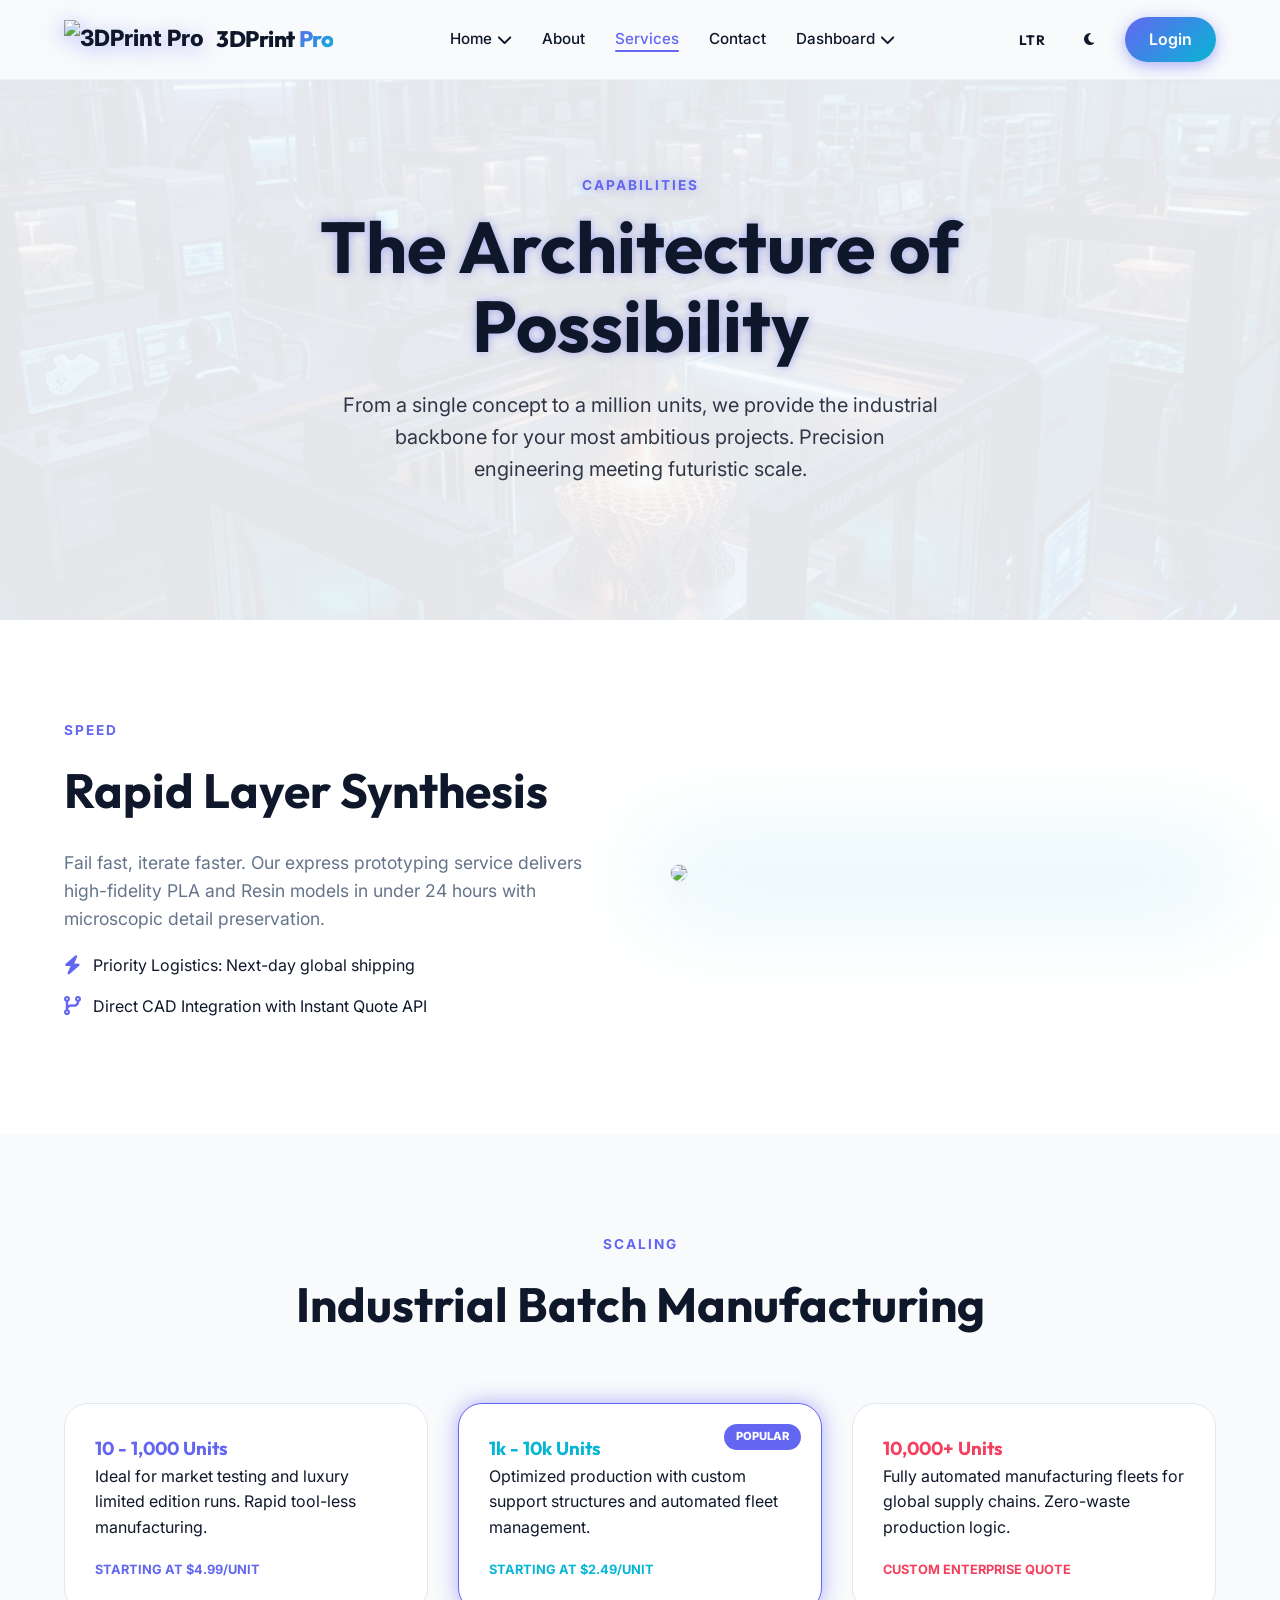
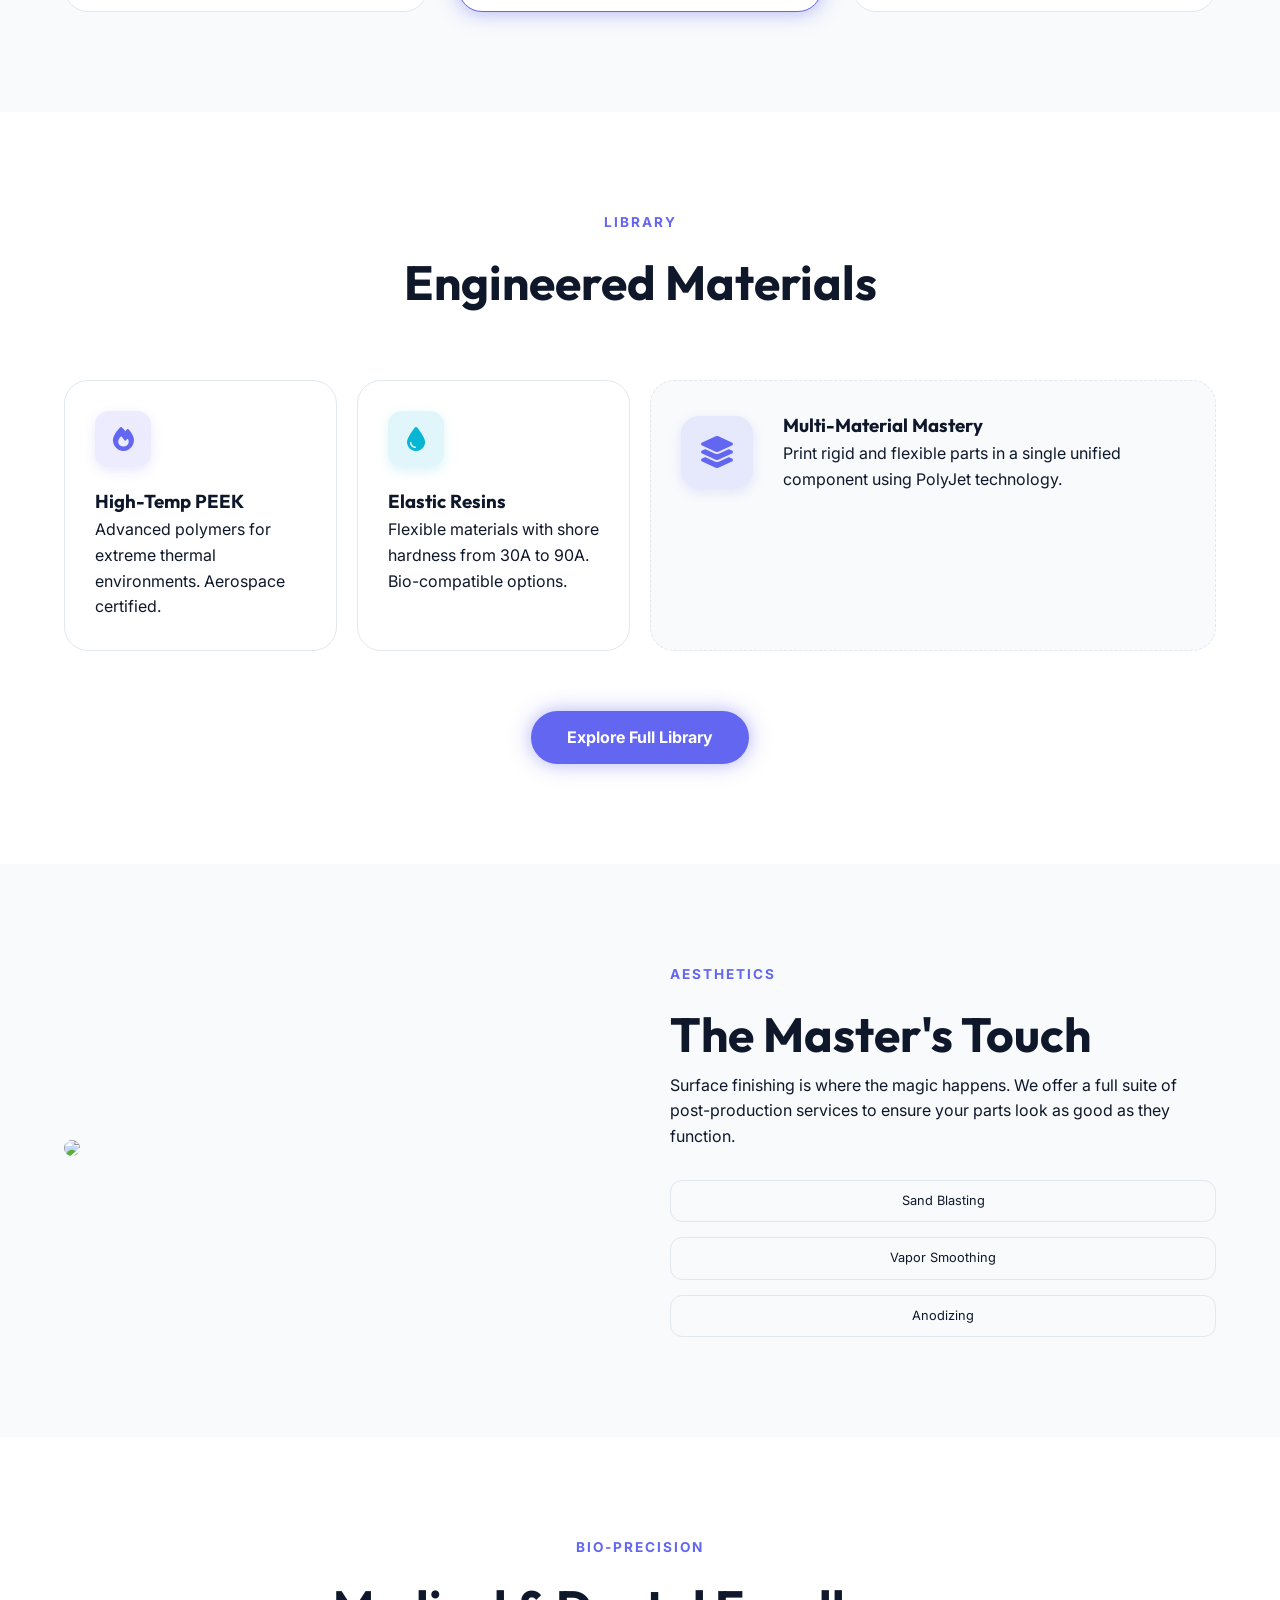
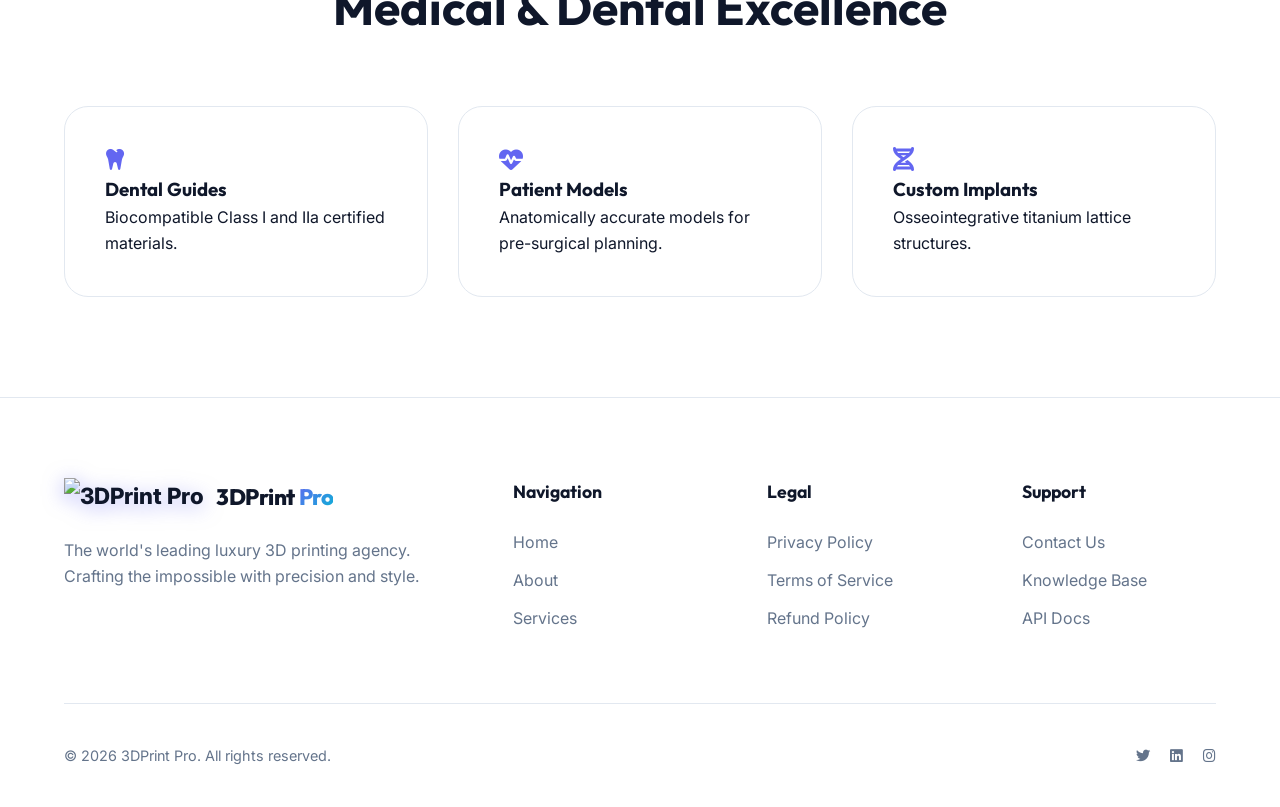
==== services.html @ a1fadb9b "Commit current website updates and assets" ====
<!DOCTYPE html>
<html lang="en">

<head>
    <meta charset="UTF-8">
    <meta name="viewport" content="width=device-width, initial-scale=1.0">
    <title>Our Services | 3DPrint Pro</title>
    <link rel="icon" type="image/svg+xml" href="logo-icon.svg">
    <meta name="description"
        content="Explore our high-precision 3D printing services, from rapid prototyping to industrial batch production.">
    <style>
        html,
        body {
            overflow-x: hidden !important;
            max-width: 100% !important;
        }

        * {
            box-sizing: border-box;
            min-width: 0;
        }
    </style>
    <!-- Font Awesome for icons -->
    <link rel="stylesheet" href="https://cdnjs.cloudflare.com/ajax/libs/font-awesome/6.4.0/css/all.min.css">
    <link rel="stylesheet" href="index.css">
</head>

<body>

    <header>
        <a href="index.html" class="logo">
            <img src="logo-icon.svg" alt="3DPrint Pro" class="logo-icon">
            <span class="logo-text">3DPrint <span class="text-accent">Pro</span></span>
        </a>

        <nav>
            <div class="nav-item">
                <a href="#" class="nav-link">Home <i class="fas fa-chevron-down"></i></a>
                <div class="dropdown">
                    <a href="index.html" class="dropdown-link">Home 1 (Enterprise Portal)</a>
                    <a href="home2.html" class="dropdown-link">Home 2 (Futuristic Hub)</a>
                </div>
            </div>
            <div class="nav-item">
                <a href="about.html" class="nav-link">About</a>
            </div>
            <div class="nav-item">
                <a href="services.html" class="nav-link active">Services</a>
            </div>
            <div class="nav-item">
                <a href="contact.html" class="nav-link">Contact</a>
            </div>
            <div class="nav-item">
                <a href="user-dashboard.html" class="nav-link">Dashboard <i class="fas fa-chevron-down"></i></a>
                <div class="dropdown">
                    <a href="user-dashboard.html" class="dropdown-link">User Dashboard</a>
                    <a href="admin-dashboard.html" class="dropdown-link">Admin Dashboard</a>
                </div>
            </div>
        </nav>

        <div class="header-right">
            <button class="icon-btn" id="rtl-toggle" title="Switch RTL/LTR">LTR</button>
            <button class="icon-btn" id="theme-toggle" title="Toggle Theme"><i class="fas fa-moon"></i></button>
            <a href="login.html" class="login-btn">Login</a>
            <button class="hamburger" id="hamburger" aria-label="Toggle menu">
                <span></span><span></span><span></span>
            </button>
        </div>
    </header>

    <!-- Mobile Nav Drawer -->
    <div class="mobile-nav" id="mobile-nav">
        <div class="mobile-nav-overlay" id="mobile-nav-overlay"></div>
        <div class="mobile-nav-drawer">
            <button class="mobile-nav-link" onclick="toggleMobileSub('home-sub',this)">
                Home <i class="fas fa-chevron-down"></i>
            </button>
            <div class="mobile-sub-group" id="home-sub">
                <a href="index.html" class="mobile-sub-link">Home 1 (Enterprise Portal)</a>
                <a href="home2.html" class="mobile-sub-link">Home 2 (Futuristic Hub)</a>
            </div>
            <a href="about.html" class="mobile-nav-link">About</a>
            <a href="services.html" class="mobile-nav-link active">Services</a>
            <a href="contact.html" class="mobile-nav-link">Contact</a>
            <button class="mobile-nav-link" onclick="toggleMobileSub('dash-sub',this)">
                Dashboard <i class="fas fa-chevron-down"></i>
            </button>
            <div class="mobile-sub-group" id="dash-sub">
                <a href="user-dashboard.html" class="mobile-sub-link">User Dashboard</a>
                <a href="admin-dashboard.html" class="mobile-sub-link">Admin Dashboard</a>
            </div>
            <div class="mobile-nav-footer">
                <a href="login.html" class="login-btn" style="flex:1; text-align:center;">Login</a>
            </div>
        </div>
    </div>

    <main style="padding-top: 80px;">
        <!-- Section 1: Hero -->
        <section class="hero cyber-grid" style="height: 60vh; min-height: 500px;">
            <div class="hero-content reveal">
                <span class="section-tag glow-text">Capabilities</span>
                <h1 class="glow-text" style="font-size: 4.5rem;">The Architecture of Possibility</h1>
                <p>From a single concept to a million units, we provide the industrial backbone for your most ambitious
                    projects. Precision engineering meeting futuristic scale.</p>
            </div>
        </section>

        <!-- Section 2: Rapid Prototyping -->
        <section id="prototyping" style="background: var(--bg-card);" class="reveal">
            <div style="display: flex; gap: 60px; align-items: center; flex-wrap: wrap;">
                <div style="flex: 1; min-width: 300px;">
                    <span class="section-tag">Speed</span>
                    <h2 class="section-title">Rapid Layer Synthesis</h2>
                    <p style="margin: 20px 0; font-size: 1.1rem; color: var(--text-muted);">Fail fast, iterate faster. Our express prototyping service delivers
                        high-fidelity PLA and Resin models in under 24 hours with microscopic detail preservation.</p>
                    <ul style="list-style: none;">
                        <li style="margin-bottom: 15px; display: flex; align-items: center; gap: 12px;">
                            <i class="fas fa-bolt" style="color: var(--primary); font-size: 1.2rem;"></i>
                            <span>Priority Logistics: Next-day global shipping</span>
                        </li>
                        <li style="margin-bottom: 15px; display: flex; align-items: center; gap: 12px;">
                            <i class="fas fa-code-branch" style="color: var(--primary); font-size: 1.2rem;"></i>
                            <span>Direct CAD Integration with Instant Quote API</span>
                        </li>
                    </ul>
                </div>
                <div style="flex: 1; min-width: 300px; position: relative;">
                    <div style="position: absolute; inset: -15px; background: var(--secondary); filter: blur(50px); opacity: 0.15; z-index: -1;"></div>
                    <img src="3d8.jpg"
                        style="width: 100%; border-radius: 32px; box-shadow: var(--shadow-lg); border: 1px solid var(--border);">
                </div>
            </div>
        </section>

        <!-- Section 3: Batch Production -->
        <section id="batch" class="reveal">
            <div class="section-head">
                <span class="section-tag">Scaling</span>
                <h2 class="section-title">Industrial Batch Manufacturing</h2>
            </div>
            <div class="grid-3">
                <div class="bento-item">
                    <h3 style="color: var(--primary);">10 - 1,000 Units</h3>
                    <p>Ideal for market testing and luxury limited edition runs. Rapid tool-less manufacturing.</p>
                    <div style="margin-top: 20px; font-weight: 700; color: var(--primary); font-size: 0.8rem;">STARTING AT $4.99/UNIT</div>
                </div>
                <div class="bento-item" style="border-color: var(--primary); box-shadow: var(--shadow-glow);">
                    <div style="position: absolute; top: 20px; right: 20px; background: var(--primary); color: white; padding: 4px 12px; border-radius: 20px; font-size: 0.7rem; font-weight: 800;">POPULAR</div>
                    <h3 style="color: var(--secondary);">1k - 10k Units</h3>
                    <p>Optimized production with custom support structures and automated fleet management.</p>
                    <div style="margin-top: 20px; font-weight: 700; color: var(--secondary); font-size: 0.8rem;">STARTING AT $2.49/UNIT</div>
                </div>
                <div class="bento-item">
                    <h3 style="color: var(--accent);">10,000+ Units</h3>
                    <p>Fully automated manufacturing fleets for global supply chains. Zero-waste production logic.</p>
                    <div style="margin-top: 20px; font-weight: 700; color: var(--accent); font-size: 0.8rem;">CUSTOM ENTERPRISE QUOTE</div>
                </div>
            </div>
        </section>

        <!-- Section 4: Specialized Materials -->
        <section id="materials-detail" style="background: var(--bg-card);" class="reveal">
            <div class="section-head">
                <span class="section-tag">Library</span>
                <h2 class="section-title">Engineered Materials</h2>
            </div>
            <div class="bento-grid">
                <div class="bento-item">
                    <div style="width: 56px; height: 56px; border-radius: 14px; display: flex; align-items: center; justify-content: center; background: color-mix(in srgb, var(--primary) 12%, transparent); color: var(--primary); margin-bottom: 20px; box-shadow: 0 4px 12px color-mix(in srgb, var(--primary) 15%, transparent); transition: var(--transition);">
                        <i class="fas fa-fire" style="font-size: 1.5rem;"></i>
                    </div>
                    <h3>High-Temp PEEK</h3>
                    <p>Advanced polymers for extreme thermal environments. Aerospace certified.</p>
                </div>
                <div class="bento-item">
                    <div style="width: 56px; height: 56px; border-radius: 14px; display: flex; align-items: center; justify-content: center; background: color-mix(in srgb, var(--secondary) 12%, transparent); color: var(--secondary); margin-bottom: 20px; box-shadow: 0 4px 12px color-mix(in srgb, var(--secondary) 15%, transparent); transition: var(--transition);">
                        <i class="fas fa-tint" style="font-size: 1.5rem;"></i>
                    </div>
                    <h3>Elastic Resins</h3>
                    <p>Flexible materials with shore hardness from 30A to 90A. Bio-compatible options.</p>
                </div>
                <div class="bento-item col-span-2" style="background: var(--bg-main); border-style: dashed;">
                    <div style="display: flex; gap: 30px; align-items: center;">
                        <div style="width: 72px; height: 72px; border-radius: 18px; display: flex; align-items: center; justify-content: center; background: color-mix(in srgb, var(--primary) 12%, transparent); color: var(--primary); flex-shrink: 0; box-shadow: 0 4px 12px color-mix(in srgb, var(--primary) 15%, transparent); transition: var(--transition);">
                            <i class="fas fa-layer-group" style="font-size: 2rem;"></i>
                        </div>
                        <div>
                            <h3>Multi-Material Mastery</h3>
                            <p>Print rigid and flexible parts in a single unified component using PolyJet technology.</p>
                        </div>
                    </div>
                </div>
            </div>

            <!-- Library Button -->
            <div style="text-align: center; margin-top: 60px;" class="reveal">
                <a href="#" class="cta-button" 
                   style="background: var(--primary); color: white; padding: 14px 36px; border-radius: 30px; text-decoration: none; font-weight: 700; display: inline-block; transition: var(--transition); box-shadow: var(--shadow-glow);">
                    Explore Full Library
                </a>
            </div>
        </section>

        <!-- Section 5: Post-Processing -->
        <section id="finishing">
            <div style="display: flex; gap: 60px; align-items: center; flex-wrap: wrap-reverse;">
                <div style="flex: 1; min-width: 300px;">
                    <img src="d1.webp"
                        style="width: 100%; border-radius: 24px;">
                </div>
                <div style="flex: 1; min-width: 300px;">
                    <span class="section-tag">Aesthetics</span>
                    <h2 class="section-title">The Master's Touch</h2>
                    <p>Surface finishing is where the magic happens. We offer a full suite of post-production services
                        to ensure your parts look as good as they function.</p>
                    <div class="grid-3" style="margin-top: 30px; gap: 15px;">
                        <div
                            style="padding: 10px; border: 1px solid var(--border); border-radius: 12px; text-align: center; font-size: 0.8rem;">
                            Sand Blasting</div>
                        <div
                            style="padding: 10px; border: 1px solid var(--border); border-radius: 12px; text-align: center; font-size: 0.8rem;">
                            Vapor Smoothing</div>
                        <div
                            style="padding: 10px; border: 1px solid var(--border); border-radius: 12px; text-align: center; font-size: 0.8rem;">
                            Anodizing</div>
                    </div>
                </div>
            </div>
        </section>

        <!-- Section 6: Medical/Dental -->
        <section id="biomedical" style="background: var(--bg-card);">
            <div class="section-head">
                <span class="section-tag">Bio-Precision</span>
                <h2 class="section-title">Medical & Dental Excellence</h2>
            </div>
            <div class="grid-3">
                <div class="card">
                    <i class="fas fa-tooth" style="font-size: 1.5rem; color: var(--primary);"></i>
                    <h3>Dental Guides</h3>
                    <p>Biocompatible Class I and IIa certified materials.</p>
                </div>
                <div class="card">
                    <i class="fas fa-heartbeat" style="font-size: 1.5rem; color: var(--primary);"></i>
                    <h3>Patient Models</h3>
                    <p>Anatomically accurate models for pre-surgical planning.</p>
                </div>
                <div class="card">
                    <i class="fas fa-dna" style="font-size: 1.5rem; color: var(--primary);"></i>
                    <h3>Custom Implants</h3>
                    <p>Osseointegrative titanium lattice structures.</p>
                </div>
            </div>
        </section>
    </main>

    <footer>
        <div class="footer-grid">
            <div class="footer-about">
                <a href="index.html" class="logo footer-logo">
                    <img src="logo-icon.svg" alt="3DPrint Pro" class="logo-icon">
                    <span class="logo-text">3DPrint <span class="text-accent">Pro</span></span>
                </a>
                <p style="color: var(--text-muted);">The world's leading luxury 3D printing agency. Crafting the
                    impossible with precision and style.</p>
            </div>
            <div class="footer-links">
                <h4>Navigation</h4>
                <ul>
                    <li><a href="index.html">Home</a></li>
                    <li><a href="about.html">About</a></li>
                    <li><a href="services.html">Services</a></li>
                </ul>
            </div>
            <div class="footer-links">
                <h4>Legal</h4>
                <ul>
                    <li><a href="#">Privacy Policy</a></li>
                    <li><a href="#">Terms of Service</a></li>
                    <li><a href="#">Refund Policy</a></li>
                </ul>
            </div>
            <div class="footer-links">
                <h4>Support</h4>
                <ul>
                    <li><a href="contact.html">Contact Us</a></li>
                    <li><a href="#">Knowledge Base</a></li>
                    <li><a href="#">API Docs</a></li>
                </ul>
            </div>
        </div>
        <div class="footer-bottom">
            <p>&copy; 2026 3DPrint Pro. All rights reserved.</p>
            <div style="display: flex; gap: 20px;">
                <a href="#" style="color: var(--text-muted);"><i class="fab fa-twitter"></i></a>
                <a href="#" style="color: var(--text-muted);"><i class="fab fa-linkedin"></i></a>
                <a href="#" style="color: var(--text-muted);"><i class="fab fa-instagram"></i></a>
            </div>
        </div>
    </footer>

    <script src="index.js"></script>
    <script>
        const hamburger = document.getElementById('hamburger');
        const mobileNav = document.getElementById('mobile-nav');
        const overlay = document.getElementById('mobile-nav-overlay');
        hamburger.addEventListener('click', () => {
            hamburger.classList.toggle('open');
            mobileNav.classList.toggle('open');
            document.body.style.overflow = mobileNav.classList.contains('open') ? 'hidden' : '';
        });
        overlay.addEventListener('click', () => {
            hamburger.classList.remove('open');
            mobileNav.classList.remove('open');
            document.body.style.overflow = '';
        });
        function toggleMobileSub(id, btn) {
            document.getElementById(id).classList.toggle('open');
            btn.classList.toggle('active');
        }
    </script>
</body>

</html>
---- index.css ----
@import url('https://fonts.googleapis.com/css2?family=Outfit:wght@300;400;600;700;800&family=Inter:wght@300;400;500;600&display=swap');

:root {
    /* Color Palette - Light Mode */
    --primary: #6366f1;
    --primary-glow: rgba(99, 102, 241, 0.5);
    --secondary: #06b6d4;
    --accent: #f43f5e;
    --bg-main: #f8fafc;
    --bg-card: #ffffff;
    --text-main: #0f172a;
    --text-muted: #64748b;
    --border: #e2e8f0;
    --header-bg: rgba(255, 255, 255, 0.8);
    
    /* Initial Header Variables for transparent scroll state */
    --header-bg-init: rgba(248, 250, 252, 0.65);
    --header-border-init: rgba(226, 232, 240, 0.5);
    --header-blur-init: 12px;

    /* Brand Identity */
    --logo-primary: #6366f1;
    --logo-secondary: #06b6d4;

    /* Transitions */
    --transition: all 0.4s cubic-bezier(0.23, 1, 0.32, 1);
    --shadow-sm: 0 2px 4px rgba(0,0,0,0.05);
    --shadow-md: 0 10px 15px -3px rgba(0,0,0,0.1), 0 4px 6px -2px rgba(0,0,0,0.05);
    --shadow-lg: 0 20px 25px -5px rgba(0,0,0,0.1), 0 10px 10px -5px rgba(0,0,0,0.04);
    --shadow-glow: 0 0 20px var(--primary-glow);
    
    /* Hero Overlay Theme Gradient */
    --hero-overlay: linear-gradient(rgba(248, 250, 252, 0.92), rgba(248, 250, 252, 0.92));
}

[data-theme="dark"] {
    --primary: #818cf8;
    --primary-glow: rgba(129, 140, 248, 0.3);
    --secondary: #22d3ee;
    --bg-main: #020617;
    --bg-card: #0f172a;
    --text-main: #f8fafc;
    --text-muted: #94a3b8;
    --border: #1e293b;
    --header-bg: rgba(2, 6, 23, 0.8);
    
    /* Initial Header Variables for transparent scroll state */
    --header-bg-init: rgba(2, 6, 23, 0.5);
    --header-border-init: rgba(30, 41, 59, 0.5);
    --header-blur-init: 12px;
    
    /* Hero Overlay Theme Gradient */
    --hero-overlay: linear-gradient(rgba(2, 6, 23, 0.85), rgba(2, 6, 23, 0.85));
}



html {
    overflow-x: hidden;
}

* {
    margin: 0;
    padding: 0;
    box-sizing: border-box;
    min-width: 0;
    /* Prevents flex/grid children from overflowing their container */
}

body {
    font-family: 'Inter', sans-serif;
    background-color: var(--bg-main);
    color: var(--text-main);
    line-height: 1.6;
    transition: var(--transition);
    overflow-x: hidden;
    /* NOTE: do NOT add position:relative here — it breaks overflow-x:hidden containment */
}

h1,
h2,
h3,
h4,
.brand {
    font-family: 'Outfit', sans-serif;
    font-weight: 700;
}

/* Glassmorphism Utilities */
.glass {
    background: var(--header-bg);
    backdrop-filter: blur(12px);
    -webkit-backdrop-filter: blur(12px);
    border: 1px solid var(--border);
}

.cyber-grid {
    background-image: 
        linear-gradient(var(--border) 1px, transparent 1px),
        linear-gradient(90deg, var(--border) 1px, transparent 1px);
    background-size: 40px 40px;
    background-position: center center;
}

[data-theme="dark"] .cyber-grid {
    background-image: 
        linear-gradient(rgba(255,255,255,0.03) 1px, transparent 1px),
        linear-gradient(90deg, rgba(255,255,255,0.03) 1px, transparent 1px);
}

.glow-text {
    text-shadow: 0 0 10px var(--primary-glow);
}

.bento-grid {
    display: grid;
    grid-template-columns: repeat(4, 1fr);
    grid-auto-rows: minmax(150px, auto);
    gap: 20px;
}

.bento-item {
    background: var(--bg-card);
    border: 1px solid var(--border);
    border-radius: 24px;
    padding: 30px;
    transition: var(--transition);
    position: relative;
    overflow: hidden;
}

.bento-item:hover {
    transform: translateY(-5px);
    border-color: var(--primary);
    box-shadow: var(--shadow-lg);
}

.bento-item::before {
    content: '';
    position: absolute;
    top: 0;
    left: 0;
    width: 100%;
    height: 100%;
    background: radial-gradient(circle at var(--mouse-x, 50%) var(--mouse-y, 50%), var(--primary-glow), transparent 60%);
    opacity: 0;
    transition: opacity 0.3s;
    pointer-events: none;
    z-index: 0;
}

.bento-item:hover::before {
    opacity: 0.1;
}

.bento-item > * {
    position: relative;
    z-index: 1;
}

.col-span-2 { grid-column: span 2; }
.row-span-2 { grid-row: span 2; }

@media (max-width: 992px) {
    .bento-grid {
        grid-template-columns: repeat(2, 1fr);
    }
}

@media (max-width: 600px) {
    .bento-grid {
        grid-template-columns: 1fr;
    }
    .col-span-2 { grid-column: span 1; }
}

/* Header Styles */
header {
    position: fixed;
    top: 0;
    left: 0;
    width: 100%;
    z-index: 1000;
    height: 80px;
    display: flex;
    align-items: center;
    justify-content: space-between;
    padding: 0 5%;
    transition: var(--transition);
    
    /* Frosted glass overlay initially for high readability */
    background: var(--header-bg-init);
    backdrop-filter: blur(var(--header-blur-init));
    -webkit-backdrop-filter: blur(var(--header-blur-init));
    border-bottom: 1px solid var(--header-border-init);
}

.logo {
    display: flex;
    align-items: center;
    gap: 12px;
    font-size: 1.4rem;
    font-weight: 800;
    color: var(--text-main);
    text-decoration: none;
    transition: var(--transition);
}

.logo-icon {
    height: 40px;
    width: auto;
    filter: drop-shadow(0 4px 10px var(--primary-glow));
    transition: var(--transition);
}

.logo:hover .logo-icon {
    transform: scale(1.1) rotate(5deg);
}

.logo-text {
    font-family: 'Outfit', sans-serif;
    letter-spacing: -0.5px;
    display: flex;
    align-items: center;
}

.logo-text .text-accent {
    color: var(--logo-primary);
    background: linear-gradient(135deg, var(--logo-primary), var(--logo-secondary));
    -webkit-background-clip: text;
    background-clip: text;
    -webkit-text-fill-color: transparent;
    margin-left: 4px;
}

/* Navigation */
nav {
    display: flex;
    gap: 30px;
    align-items: center;
}

.nav-item {
    position: relative;
    padding: 10px 0;
}

.nav-link {
    text-decoration: none;
    color: var(--text-main);
    font-weight: 500;
    font-size: 0.95rem;
    transition: var(--transition);
    display: flex;
    align-items: center;
    gap: 5px;
}

.nav-link:hover,
.nav-link.active {
    color: var(--primary);
}

.nav-link.active {
    position: relative;
}

.nav-link.active::after {
    content: '';
    position: absolute;
    bottom: 0;
    left: 0;
    width: 100%;
    height: 2px;
    background: var(--primary);
    border-radius: 2px;
}

/* Dropdowns */
.dropdown {
    position: absolute;
    top: 100%;
    left: 50%;
    transform: translateX(-50%) translateY(10px);
    background: var(--bg-card);
    border: 1px solid var(--border);
    border-radius: 12px;
    min-width: 200px;
    box-shadow: 0 10px 25px rgba(0, 0, 0, 0.1);
    opacity: 0;
    visibility: hidden;
    transition: var(--transition);
    padding: 10px 0;
}

.nav-item:hover .dropdown {
    opacity: 1;
    visibility: visible;
    transform: translateX(-50%) translateY(0);
}

.dropdown-link {
    display: block;
    padding: 12px 20px;
    color: var(--text-main);
    text-decoration: none;
    font-size: 0.9rem;
    transition: var(--transition);
}

.dropdown-link:hover {
    background: var(--bg-main);
    color: var(--primary);
    padding-left: 25px;
}

/* Header Right */
.header-right {
    display: flex;
    align-items: center;
    gap: 15px;
}


.icon-btn {
    background: none;
    border: none;
    color: var(--text-main);
    cursor: pointer;
    font-size: 1.1rem;
    display: flex;
    align-items: center;
    justify-content: center;
    width: 42px;
    height: 42px;
    border-radius: 50%;
    transition: var(--transition);
    border: 1px solid transparent;
    font-weight: 700;
    font-family: 'Outfit', sans-serif;
    letter-spacing: 0.5px;
    font-size: 0.85rem;
}

.icon-btn:hover {
    background: var(--bg-card);
    border-color: var(--border);
    color: var(--primary);
}

.login-btn {
    background: linear-gradient(135deg, var(--logo-primary), var(--logo-secondary));
    color: white;
    padding: 10px 24px;
    border-radius: 30px;
    text-decoration: none;
    font-weight: 600;
    transition: var(--transition);
    box-shadow: 0 4px 15px var(--primary-glow);
}

.login-btn:hover {
    transform: translateY(-2px);
    box-shadow: 0 6px 20px var(--primary-glow);
}

.secondary-btn {
    padding: 12px 32px;
    border-radius: 30px;
    border: 2px solid var(--border);
    color: var(--text-main);
    text-decoration: none !important;
    font-weight: 600;
    transition: var(--transition);
    display: flex;
    align-items: center;
    gap: 8px;
    background: transparent;
}

.secondary-btn:hover {
    border-color: var(--primary);
    color: var(--primary);
    transform: translateY(-2px);
    box-shadow: 0 5px 15px rgba(0, 0, 0, 0.05);
}

/* Hero Section */
.hero {
    height: 100vh;
    display: flex;
    align-items: center;
    justify-content: center;
    text-align: center;
    padding: 0 5%;
    background-image: var(--hero-overlay),
        url('hero_home1_1778835742831.png');
    background-size: cover;
    background-position: center;
    background-repeat: no-repeat;
    position: relative;
    overflow: hidden;
    width: 100%;
    max-width: 100%;
}

.hero-content {
    max-width: 900px;
    z-index: 2;
}

.hero h1 {
    font-size: clamp(2.5rem, 8vw, 5rem);
    line-height: 1.1;
    margin-bottom: 24px;
}

.hero p {
    font-size: 1.25rem;
    color: var(--text-main);
    opacity: 0.85;
    max-width: 600px;
    margin: 0 auto 40px;
}

/* Section Common Styles */
section {
    padding: 100px 5%;
}

.section-head {
    text-align: center;
    margin-bottom: 60px;
}

.section-tag {
    color: var(--primary);
    text-transform: uppercase;
    font-weight: 700;
    letter-spacing: 2px;
    font-size: 0.85rem;
    margin-bottom: 10px;
    display: block;
}

.section-title {
    font-size: clamp(2rem, 5vw, 3rem);
    color: var(--text-main);
}

/* Grid Layouts */
.grid-3 {
    display: grid;
    /* min(300px, 100%) ensures cells never force the grid wider than its container */
    grid-template-columns: repeat(auto-fit, minmax(min(300px, 100%), 1fr));
    gap: 30px;
}

/* Cards */
.card {
    background: var(--bg-card);
    border: 1px solid var(--border);
    padding: 40px;
    border-radius: 24px;
    transition: var(--transition);
}

.card:hover {
    transform: translateY(-10px);
    border-color: var(--primary);
    box-shadow: 0 20px 40px rgba(0, 0, 0, 0.05);
}

/* Footer */
footer {
    background: var(--bg-card);
    padding: 80px 5% 40px;
    border-top: 1px solid var(--border);
}

.footer-grid {
    display: grid;
    grid-template-columns: 2fr 1fr 1fr 1fr;
    gap: 60px;
    margin-bottom: 60px;
}

.footer-logo {
    margin-bottom: 20px;
}

.footer-links h4 {
    margin-bottom: 24px;
    font-size: 1.1rem;
}

.footer-links ul {
    list-style: none;
}

.footer-links li {
    margin-bottom: 12px;
}

.footer-links a {
    text-decoration: none;
    color: var(--text-muted);
    transition: var(--transition);
}

.footer-links a:hover {
    color: var(--primary);
}

.footer-bottom {
    padding-top: 40px;
    border-top: 1px solid var(--border);
    display: flex;
    justify-content: space-between;
    align-items: center;
    color: var(--text-muted);
    font-size: 0.9rem;
}

/* Animations */
@keyframes fadeIn {
    from {
        opacity: 0;
        transform: translateY(20px);
    }

    to {
        opacity: 1;
        transform: translateY(0);
    }
}

.reveal {
    opacity: 0;
    transform: translateY(30px);
    transition: all 0.8s ease-out;
}

.reveal.active {
    opacity: 1;
    transform: translateY(0);
}

/* Marquee */
.marquee {
    overflow: hidden;
    white-space: nowrap;
    position: relative;
    padding: 40px 0;
    background: var(--bg-card);
    border-top: 1px solid var(--border);
    border-bottom: 1px solid var(--border);
}

.marquee-content {
    display: inline-block;
    animation: marquee 30s linear infinite;
}

.marquee-content span {
    display: inline-block;
    padding: 0 40px;
    font-size: 1.5rem;
    font-weight: 700;
    color: var(--text-muted);
    opacity: 0.5;
    font-family: 'Outfit', sans-serif;
    text-transform: uppercase;
    letter-spacing: 2px;
}

@keyframes marquee {
    from { transform: translateX(0); }
    to { transform: translateX(-50%); }
}

/* Timeline */
.timeline {
    position: relative;
    max-width: 1200px;
    margin: 0 auto;
    padding: 40px 0;
}

.timeline::after {
    content: '';
    position: absolute;
    width: 2px;
    background: var(--border);
    top: 0;
    bottom: 0;
    left: 50%;
    margin-left: -1px;
}

.timeline-item {
    padding: 10px 40px;
    position: relative;
    width: 50%;
}

.timeline-item::after {
    content: '';
    position: absolute;
    width: 20px;
    height: 20px;
    right: -10px;
    background: var(--bg-card);
    border: 4px solid var(--primary);
    top: 15px;
    border-radius: 50%;
    z-index: 1;
}

.left { left: 0; text-align: right; }
.right { left: 50%; }

.right::after { left: -10px; }

.timeline-content {
    padding: 20px 30px;
    background: var(--bg-card);
    border: 1px solid var(--border);
    border-radius: 16px;
    box-shadow: var(--shadow-md);
}

@media screen and (max-width: 768px) {
    .timeline::after { left: 31px; }
    .timeline-item { width: 100%; padding-left: 70px; padding-right: 25px; text-align: left; }
    .timeline-item::after { left: 21px; }
    .right { left: 0%; }
}

/* =============================================
   HAMBURGER MENU BUTTON
   ============================================= */
.hamburger {
    display: none;
    flex-direction: column;
    justify-content: center;
    gap: 5px;
    width: 42px;
    height: 42px;
    background: none;
    border: 1px solid var(--border);
    border-radius: 12px;
    cursor: pointer;
    padding: 8px;
    transition: var(--transition);
    z-index: 1001;
}

.hamburger span {
    display: block;
    width: 100%;
    height: 2px;
    background: var(--text-main);
    border-radius: 2px;
    transition: var(--transition);
}

.hamburger.open span:nth-child(1) {
    transform: translateY(7px) rotate(45deg);
}

.hamburger.open span:nth-child(2) {
    opacity: 0;
    transform: scaleX(0);
}

.hamburger.open span:nth-child(3) {
    transform: translateY(-7px) rotate(-45deg);
}

/* =============================================
   MOBILE NAV DRAWER
   ============================================= */
.mobile-nav {
    display: none;
    position: fixed;
    top: 0;
    left: 0;
    width: 100%;
    height: 100%;
    z-index: 999;
    pointer-events: none;
    overflow: hidden;
    /* CRITICAL: clips the off-screen transformed drawer */
}

.mobile-nav-overlay {
    position: absolute;
    inset: 0;
    background: rgba(0, 0, 0, 0.5);
    opacity: 0;
    transition: opacity 0.3s ease;
    pointer-events: none;
}

.mobile-nav-drawer {
    position: absolute;
    top: 0;
    right: 0;
    width: min(320px, 85vw);
    height: 100%;
    background: var(--bg-card);
    border-left: 1px solid var(--border);
    padding: 100px 30px 40px;
    display: flex;
    flex-direction: column;
    gap: 8px;
    transform: translateX(100%);
    transition: transform 0.35s cubic-bezier(0.4, 0, 0.2, 1);
    overflow-y: auto;
    overflow-x: hidden;
    pointer-events: all;
}

.mobile-nav.open {
    pointer-events: all;
}

.mobile-nav.open .mobile-nav-overlay {
    opacity: 1;
    pointer-events: all;
}

.mobile-nav.open .mobile-nav-drawer {
    transform: translateX(0);
}

.mobile-nav-link {
    display: flex;
    align-items: center;
    justify-content: space-between;
    padding: 14px 0;
    border-bottom: 1px solid var(--border);
    font-size: 1.1rem;
    font-weight: 600;
    color: var(--text-main);
    text-decoration: none;
    transition: var(--transition);
    cursor: pointer;
    background: none;
    border-top: none;
    border-left: none;
    border-right: none;
    width: 100%;
    text-align: left;
    font-family: inherit;
}

.mobile-nav-link:hover,
.mobile-nav-link.active {
    color: var(--primary);
}

.mobile-nav-link.active {
    border-left: 3px solid var(--primary);
    padding-left: 15px;
}

.mobile-sub-link {
    display: block;
    padding: 10px 15px;
    font-size: 0.95rem;
    color: var(--text-muted);
    text-decoration: none;
    border-radius: 8px;
    transition: var(--transition);
}

.mobile-sub-link:hover {
    background: var(--bg-main);
    color: var(--primary);
}

.mobile-sub-group {
    display: none;
    flex-direction: column;
    padding: 8px 0;
    gap: 2px;
}

.mobile-sub-group.open {
    display: flex;
}

.mobile-nav-footer {
    margin-top: auto;
    padding-top: 30px;
    display: flex;
    gap: 12px;
    align-items: center;
}

/* =============================================
   TABLET — 992px
   ============================================= */
@media (max-width: 992px) {
    nav {
        display: none;
    }

    .hamburger {
        display: flex;
    }

    .mobile-nav {
        display: block;
    }

    header {
        padding: 0 24px;
    }

    .footer-grid {
        grid-template-columns: 1fr 1fr;
        gap: 40px;
    }

    /* Span-2 cells collapse to full width */
    [style*="grid-column: span 2"] {
        grid-column: span 1 !important;
    }

    /* Clip ALL major layout blocks so nothing bleeds */
    html,
    body,
    main,
    header,
    footer,
    section {
        max-width: 100%;
        overflow-x: hidden;
    }
}

/* =============================================
   MOBILE — 768px
   ============================================= */
@media (max-width: 768px) {

    /* ── Layout blocks: hard clip ── */
    html,
    body {
        overflow-x: hidden !important;
    }

    section {
        padding: 60px 20px;
        width: 100%;
        max-width: 100%;
        overflow-x: hidden;
        position: relative;
    }

    footer {
        overflow-x: hidden;
    }

    /* ── Typography ── */
    .hero h1 {
        font-size: clamp(2rem, 10vw, 3rem);
    }

    .hero p {
        font-size: 1.1rem;
    }

    .section-title {
        font-size: clamp(1.6rem, 6vw, 2.2rem);
    }

    /* Inner-page hardcoded hero headings */
    .hero h1[style] {
        font-size: clamp(2rem, 9vw, 2.8rem) !important;
    }

    /* ── Grids ── */
    .grid-3 {
        grid-template-columns: 1fr;
        gap: 20px;
    }

    .footer-grid {
        grid-template-columns: 1fr;
        gap: 28px;
    }

    .footer-bottom {
        flex-direction: column;
        gap: 16px;
        text-align: center;
    }

    /* Contact form two-column grid */
    [style*="grid-template-columns: 1fr 1fr"] {
        grid-template-columns: 1fr !important;
        gap: 16px !important;
    }

    /* ── THE PRIMARY FIX: kill all inline min-widths ── */
    /* These are the #1 cause of horizontal overflow on mobile */
    [style*="min-width"] {
        min-width: 0 !important;
    }

    /* ── All flex children collapse to full width ── */
    [style*="flex: 1"],
    [style*="flex:1"] {
        flex: 1 1 100% !important;
        max-width: 100% !important;
        width: 100% !important;
    }

    /* ── Flex LAYOUT containers: wrap instead of overflow ──
       Only targets containers that have 'flex-wrap' or 'gap' in inline style,
       meaning they were designed as row layouts — NOT small centering circles ── */
    [style*="flex-wrap: wrap"],
    [style*="flex-wrap: wrap-reverse"],
    [style*="flex-wrap:wrap"] {
        flex-direction: column !important;
        gap: 20px !important;
    }

    /* ── Restore circles & icon-centering flex containers ──
       Elements that use display:flex purely for alignment (border-radius or
       fixed width/height) must NOT be forced to column or wrap ── */
    [style*="border-radius: 50%"],
    [style*="border-radius:50%"] {
        flex-direction: row !important;
        flex-wrap: nowrap !important;
        white-space: nowrap;
        font-size: 12px;
    }

    /* ── Cards ── */
    .card {
        padding: 24px;
    }

    .card[style*="scale"] {
        transform: none !important;
    }

    /* ── Fixed-size image/map blocks ── */
    [style*="height: 400px"] {
        height: 220px !important;
    }

    [style*="height: 300px"] {
        height: 180px !important;
    }

    /* ── Heavy padding blocks ── */
    [style*="padding: 80px"] {
        padding: 40px 20px !important;
    }

    [style*="padding: 100px 10%"] {
        padding: 56px 5% !important;
    }

    [style*="padding: 100px 5%"] {
        padding: 56px 5% !important;
    }

    [style*="padding: 60px"] {
        padding: 36px 20px !important;
    }

    /* ── Partnership ── */
    #partnership {
        margin: 0 !important;
        border-radius: 24px !important;
    }

    /* ── Quantum metrics side borders ── */
    [style*="border-right: 1px solid"] {
        border-right: none !important;
        border-bottom: 1px solid var(--border) !important;
        padding-bottom: 16px !important;
    }

    /* ── Global safety net ── */
    *, *::before, *::after {
        max-width: 100%;
        box-sizing: border-box;
    }

    img,
    video,
    iframe,
    canvas,
    svg {
        max-width: 100% !important;
        height: auto;
    }
}

/* =============================================
   SMALL MOBILE — 480px
   ============================================= */
@media (max-width: 480px) {

    /* ── Header ── */
    header {
        height: 68px;
        padding: 0 16px;
    }

    .logo {
        font-size: 1.1rem;
        gap: 6px;
    }

    .header-right {
        gap: 6px;
    }

    .icon-btn {
        width: 36px;
        height: 36px;
        font-size: 0.95rem;
    }

    .header-right .login-btn {
        display: none;
    }

    /* ── Hero: fully contained ── */
    .hero {
        padding: 88px 16px 56px;
        height: auto;
        min-height: 100svh;
        width: 100%;
        max-width: 100%;
        overflow: hidden;
    }

    .hero h1 {
        font-size: clamp(1.75rem, 8vw, 2.2rem);
        margin-top: 0;
    }

    .hero p {
        font-size: 0.95rem;
    }

    .hero-content {
        width: 100%;
        max-width: 100%;
    }

    /* ── Sections ── */
    section {
        padding: 48px 16px;
        overflow: hidden;
    }

    /* ── Cards ── */
    .card {
        padding: 18px;
    }

    /* ── Footer ── */
    .footer-grid {
        gap: 20px;
    }

    footer {
        padding: 56px 16px 28px;
    }

    /* ── Spec CTA blocks ── */
    #lab>div,
    #orbital>div {
        padding: 48px 16px !important;
        border-radius: 24px !important;
    }

    #carbon>div {
        padding: 36px 14px !important;
        border-radius: 20px !important;
    }

    #beta>div {
        padding: 56px 16px !important;
        border-radius: 24px !important;
    }

    #partnership {
        border-radius: 20px !important;
        margin: 0 !important;
    }

    #partnership>div {
        padding: 52px 16px !important;
    }
}
/* ==========================================================================
   RTL SUPPORT OVERRIDES (Final Cascade)
   ========================================================================== */
[dir="rtl"] {
    direction: rtl;
    text-align: right;
}

[dir="rtl"] .hero,
[dir="rtl"] .hero p,
[dir="rtl"] .footer-bottom,
[dir="rtl"] footer,
[dir="rtl"] .footer-grid > * {
    text-align: right !important;
}

[dir="rtl"] .section-head,
[dir="rtl"] .footer-links,
[dir="rtl"] .footer-about {
    text-align: right !important;
}

[dir="rtl"] .footer-about p {
    text-align: right !important;
}


[dir="rtl"] .dropdown {
    left: auto !important;
    right: 50% !important;
    transform: translateX(50%) translateY(10px) !important;
}

[dir="rtl"] .nav-item:hover .dropdown {
    transform: translateX(50%) translateY(0) !important;
}

[dir="rtl"] .dropdown-link:hover {
    padding-left: 20px !important;
    padding-right: 25px !important;
}

/* Fix for upside-down arrows and icons */
[dir="rtl"] i,
[dir="rtl"] .fas,
[dir="rtl"] .fab,
[dir="rtl"] .nav-link i,
[dir="rtl"] .fa-chevron-down {
    transform: none !important;
    display: inline-block !important;
}

/* Mobile Nav Adjustments */
[dir="rtl"] .mobile-nav-drawer {
    right: auto !important;
    left: 0 !important;
    border-right: 1px solid var(--border) !important;
    border-left: none !important;
    transform: translateX(-100%) !important;
}

[dir="rtl"] .mobile-nav.open .mobile-nav-drawer {
    transform: translateX(0) !important;
}

[dir="rtl"] .mobile-nav-link {
    text-align: right !important;
    flex-direction: row-reverse !important;
}

[dir="rtl"] .mobile-sub-link {
    text-align: right !important;
}

/* Layout Reversals */
[dir="rtl"] .grid-3 {
    direction: rtl !important;
}

[dir="rtl"] .footer-links ul {
    padding: 0 !important;
}

/* ==========================================================================
   SPLIT HERO & MINI ESTIMATOR STYLES
   ========================================================================== */
.hero-split-container {
    display: flex;
    align-items: center;
    justify-content: space-between;
    gap: 50px;
    width: 100%;
    max-width: 1200px;
    margin: 80px auto 0;
    text-align: left;
    padding: 0 20px;
    z-index: 10;
}

.hero-info-panel {
    flex: 1.2;
    min-width: 300px;
}

.hero-info-panel h1 {
    font-size: clamp(2.5rem, 5vw, 4.5rem) !important;
    line-height: 1.1;
    margin-bottom: 20px;
}

.hero-info-panel p {
    font-size: 1.2rem;
    color: var(--text-main);
    opacity: 0.85;
    margin-bottom: 35px;
    max-width: 600px;
}

.hero-badges {
    display: flex;
    gap: 15px;
    margin-bottom: 30px;
    flex-wrap: wrap;
}

.hero-badge {
    display: flex;
    align-items: center;
    gap: 8px;
    padding: 6px 14px;
    background: rgba(99, 102, 241, 0.1);
    border: 1px solid rgba(99, 102, 241, 0.2);
    border-radius: 50px;
    font-size: 0.8rem;
    font-weight: 600;
    color: var(--primary);
}

.mini-quote-card {
    flex: 0.8;
    min-width: 350px;
    background: rgba(255, 255, 255, 0.75);
    backdrop-filter: blur(20px);
    -webkit-backdrop-filter: blur(20px);
    border: 1px solid rgba(99, 102, 241, 0.15);
    border-radius: 28px;
    padding: 30px;
    box-shadow: 0 20px 50px rgba(99, 102, 241, 0.08);
    display: flex;
    flex-direction: column;
    gap: 20px;
    position: relative;
    overflow: hidden;
}

[data-theme="dark"] .mini-quote-card {
    background: rgba(15, 23, 42, 0.6);
    border: 1px solid rgba(255, 255, 255, 0.05);
    box-shadow: 0 20px 50px rgba(0, 0, 0, 0.35);
}

.mini-quote-card::before {
    content: '';
    position: absolute;
    top: 0;
    left: 0;
    right: 0;
    height: 4px;
    background: linear-gradient(90deg, var(--primary), var(--secondary));
}

.mini-quote-card h3 {
    font-size: 1.3rem;
    margin-bottom: 5px;
    display: flex;
    align-items: center;
    gap: 10px;
}

.quote-upload-zone {
    border: 2px dashed var(--border);
    border-radius: 16px;
    padding: 24px;
    text-align: center;
    cursor: pointer;
    transition: var(--transition);
    background: rgba(0, 0, 0, 0.02);
}

[data-theme="dark"] .quote-upload-zone {
    background: rgba(255, 255, 255, 0.02);
}

.quote-upload-zone:hover {
    border-color: var(--primary);
    background: rgba(99, 102, 241, 0.04);
}

.quote-upload-zone i {
    font-size: 2rem;
    color: var(--text-muted);
    margin-bottom: 10px;
    transition: var(--transition);
}

.quote-upload-zone:hover i {
    color: var(--primary);
    transform: translateY(-2px);
}

.quote-file-info {
    display: none;
    align-items: center;
    justify-content: space-between;
    padding: 10px 14px;
    background: rgba(99, 102, 241, 0.08);
    border: 1px solid rgba(99, 102, 241, 0.15);
    border-radius: 12px;
    margin-top: 10px;
    font-size: 0.85rem;
}

.quote-file-info.active {
    display: flex;
}

.quote-select {
    width: 100%;
    padding: 12px 16px;
    border-radius: 12px;
    border: 1px solid var(--border);
    background: var(--bg-card);
    color: var(--text-main);
    font-family: inherit;
    font-size: 0.9rem;
    cursor: pointer;
    outline: none;
    transition: var(--transition);
}

.quote-select:focus {
    border-color: var(--primary);
    box-shadow: 0 0 0 3px var(--primary-glow);
}

.quote-infill-options {
    display: grid;
    grid-template-columns: repeat(3, 1fr);
    gap: 10px;
}

.quote-infill-btn {
    padding: 10px;
    border-radius: 10px;
    border: 1px solid var(--border);
    background: var(--bg-card);
    color: var(--text-main);
    font-size: 0.8rem;
    font-weight: 600;
    cursor: pointer;
    transition: var(--transition);
}

.quote-infill-btn:hover {
    border-color: var(--primary);
}

.quote-infill-btn.active {
    background: var(--primary);
    color: white;
    border-color: var(--primary);
    box-shadow: var(--shadow-sm);
}

.quote-price-box {
    display: flex;
    align-items: center;
    justify-content: space-between;
    padding: 15px 20px;
    background: rgba(6, 182, 212, 0.08);
    border: 1px solid rgba(6, 182, 212, 0.2);
    border-radius: 16px;
}

.quote-price-label {
    font-size: 0.85rem;
    color: var(--text-muted);
}

#quote-calc-details {
    font-size: 0.7rem;
    color: rgba(15, 23, 42, 0.5);
    transition: var(--transition);
}

[data-theme="dark"] #quote-calc-details {
    color: rgba(255, 255, 255, 0.4);
}

.quote-price-value {
    font-family: 'Outfit', sans-serif;
    font-size: 1.6rem;
    font-weight: 800;
    color: var(--secondary);
}

.quote-submit-btn {
    width: 100%;
    padding: 14px;
    border-radius: 14px;
    background: linear-gradient(135deg, var(--primary), var(--secondary));
    color: white;
    font-family: inherit;
    font-weight: 700;
    font-size: 0.95rem;
    border: none;
    cursor: pointer;
    box-shadow: 0 4px 15px var(--primary-glow);
    transition: var(--transition);
    text-align: center;
    text-decoration: none;
}

.quote-submit-btn:hover {
    transform: translateY(-2px);
    box-shadow: 0 6px 20px var(--primary-glow);
}

@media (max-width: 992px) {
    .hero-split-container {
        flex-direction: column;
        text-align: center;
        margin-top: 120px;
        gap: 40px;
    }
    .hero-info-panel p {
        margin-left: auto;
        margin-right: auto;
    }
    .hero-badges {
        justify-content: center;
    }
    .mini-quote-card {
        width: 100%;
        max-width: 480px;
        text-align: left;
    }
}
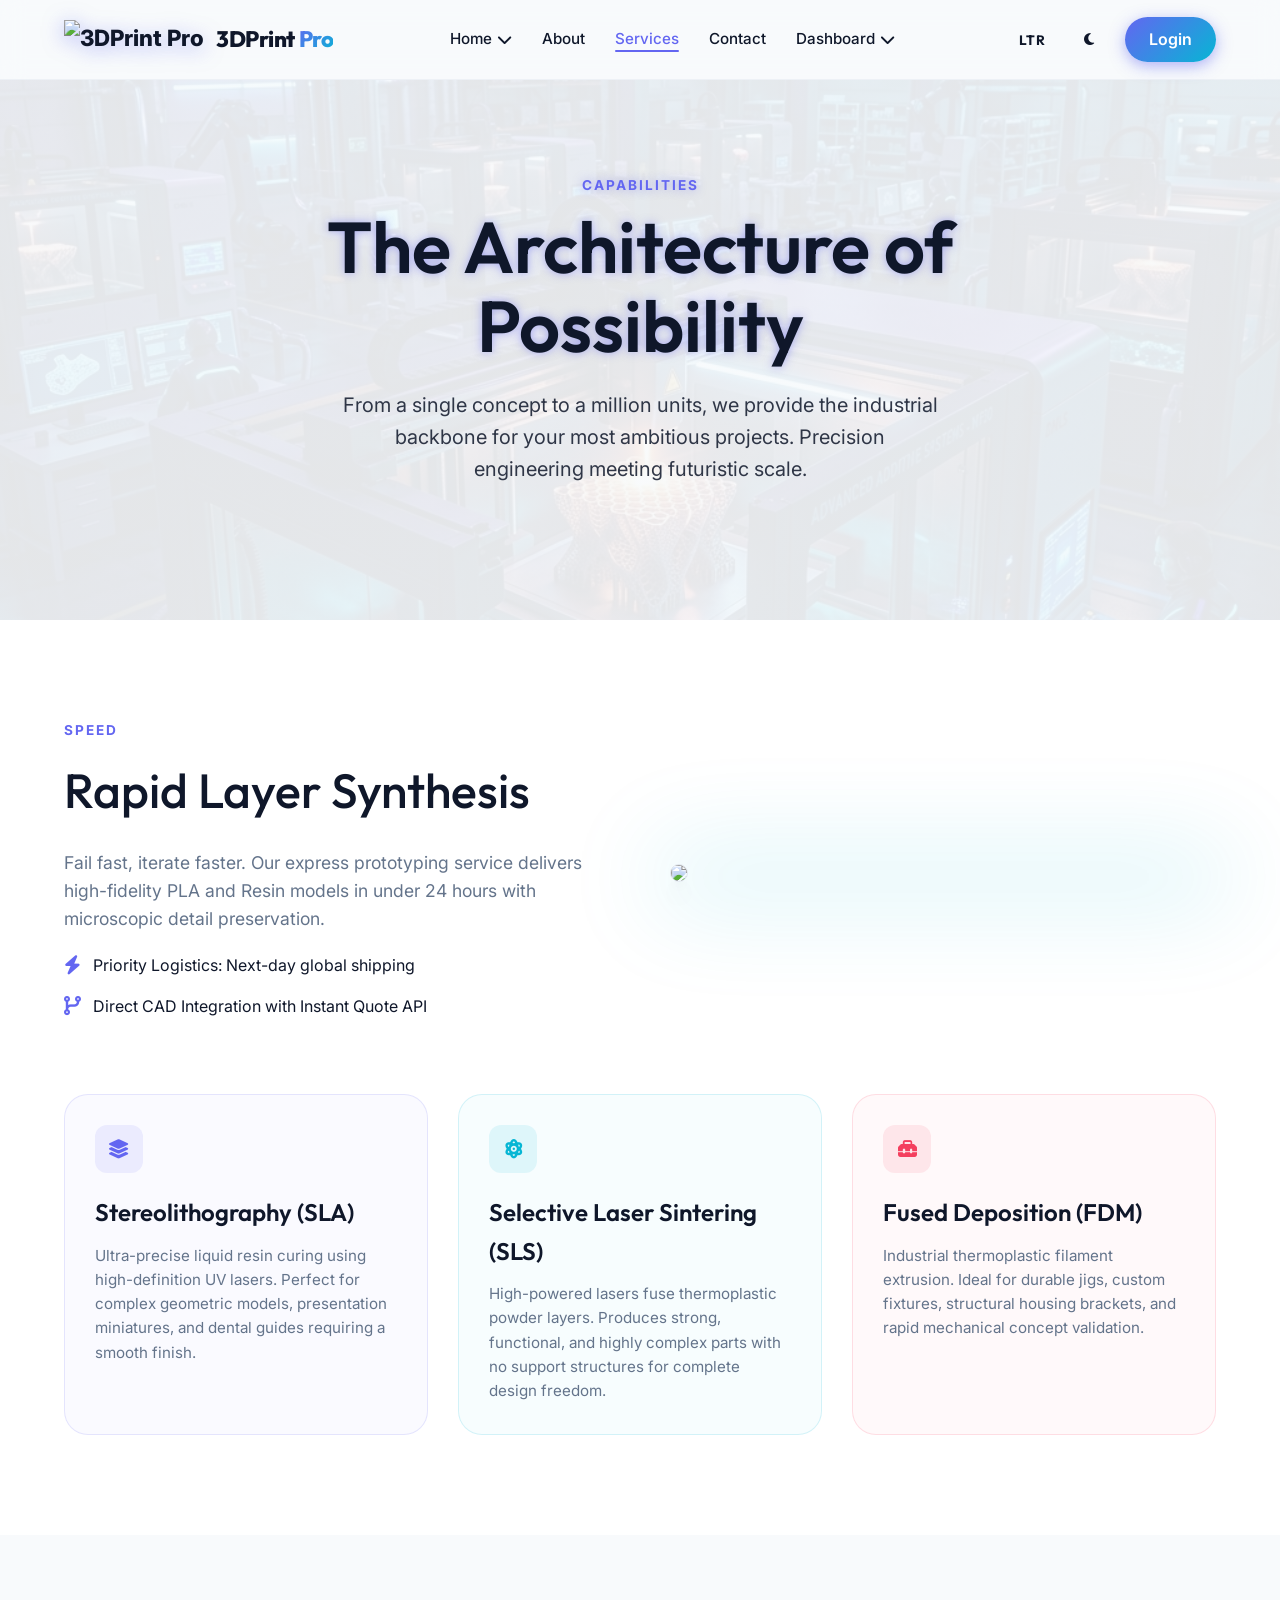
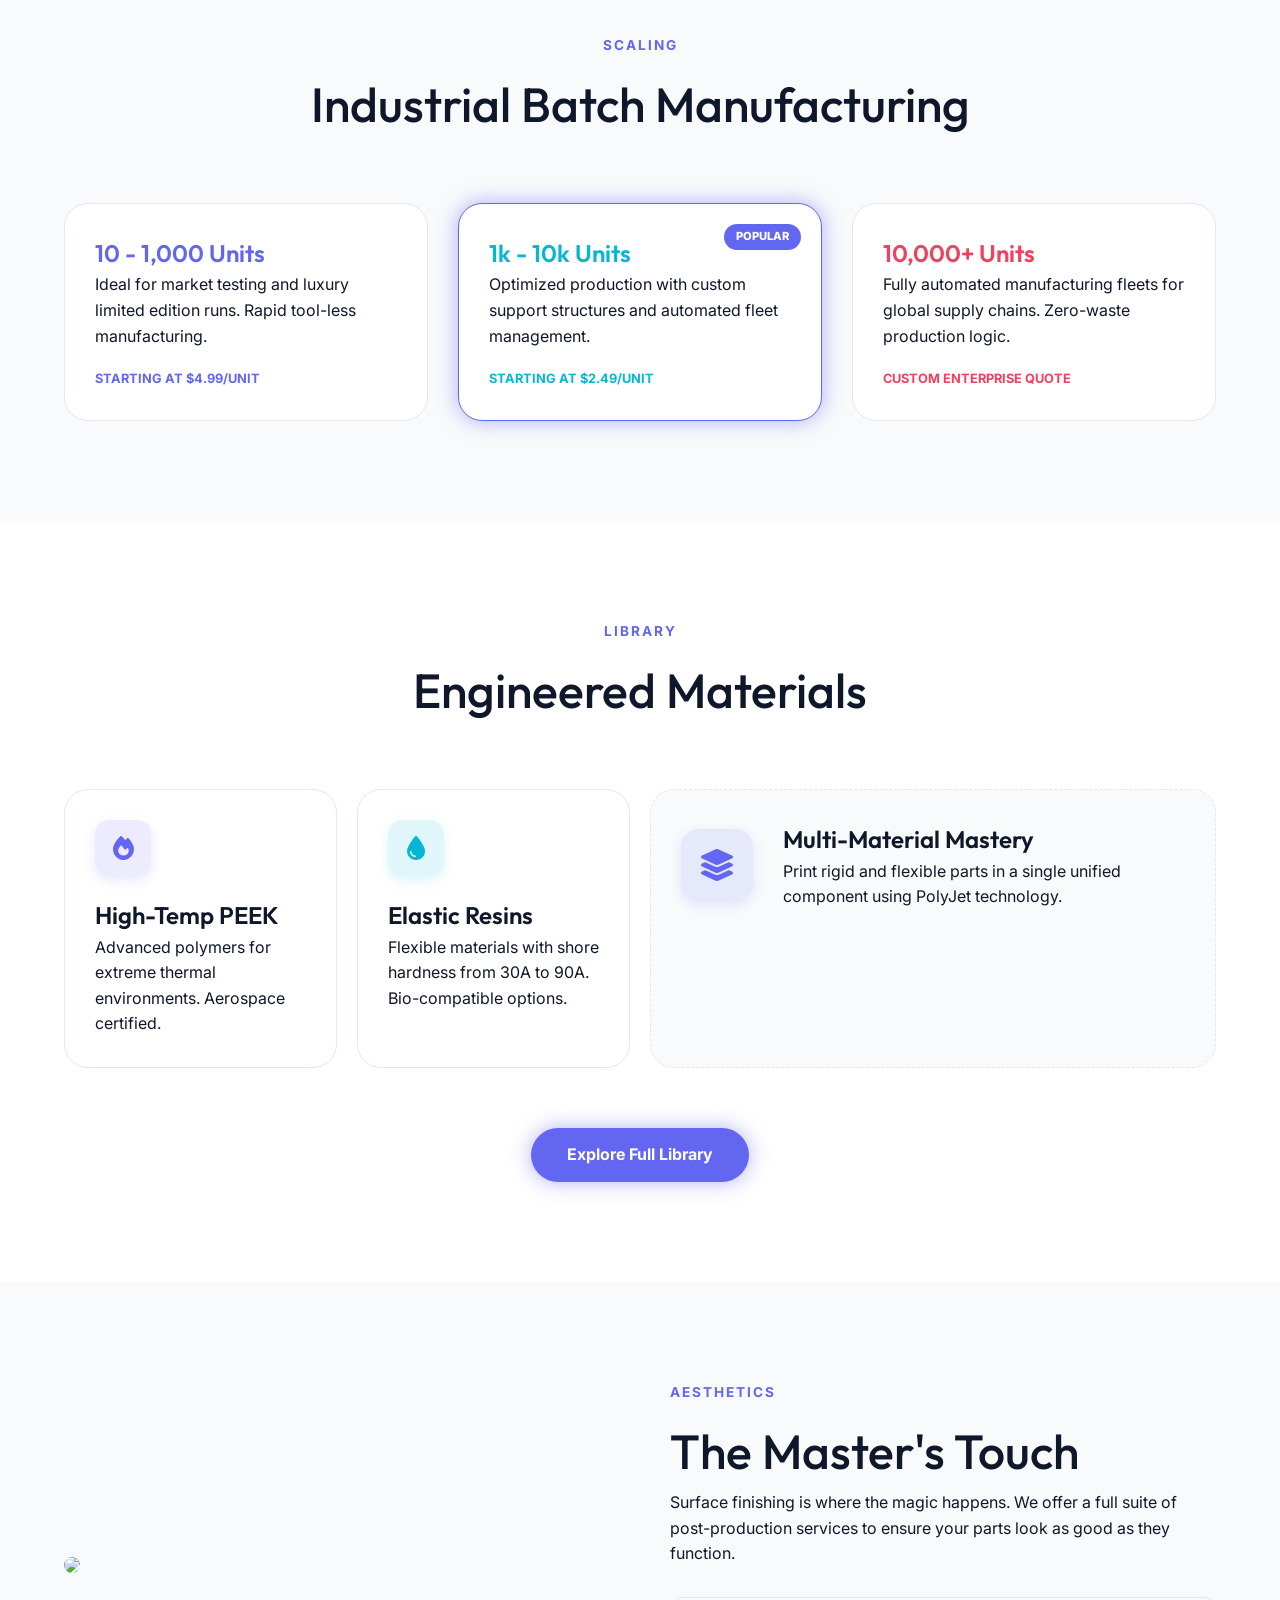
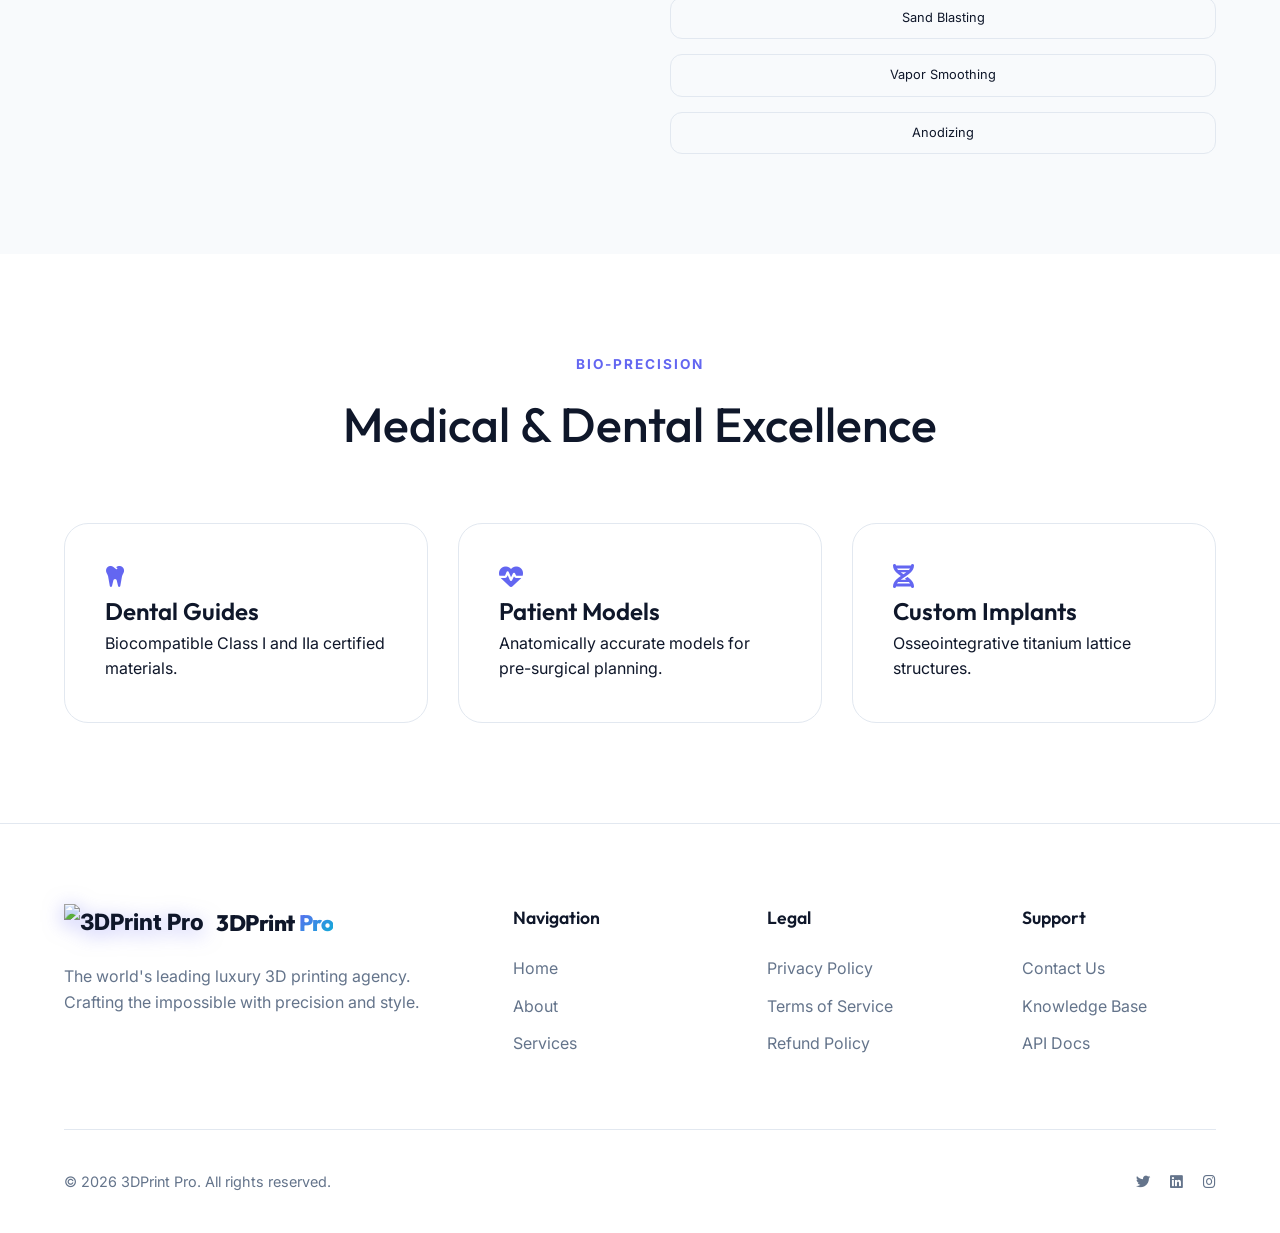
==== commit 01aee6bc: "Repeat commit: apply recent edits" ====
--- a/services.html
+++ b/services.html
@@ -130,6 +130,31 @@
                     <div style="position: absolute; inset: -15px; background: var(--secondary); filter: blur(50px); opacity: 0.15; z-index: -1;"></div>
                     <img src="3d8.jpg"
                         style="width: 100%; border-radius: 32px; box-shadow: var(--shadow-lg); border: 1px solid var(--border);">
+                </div>
+            </div>
+            
+            <!-- Specific Printing Services Grid -->
+            <div class="grid-3" style="margin-top: 60px;">
+                <div class="card" style="background: rgba(99, 102, 241, 0.03); border: 1px solid rgba(99, 102, 241, 0.15); padding: 30px; border-radius: 24px;">
+                    <div style="width: 48px; height: 48px; border-radius: 12px; display: flex; align-items: center; justify-content: center; background: rgba(99, 102, 241, 0.1); color: var(--primary); margin-bottom: 20px;">
+                        <i class="fas fa-layer-group" style="font-size: 1.2rem;"></i>
+                    </div>
+                    <h3 style="margin-bottom: 12px;">Stereolithography (SLA)</h3>
+                    <p style="color: var(--text-muted); font-size: 0.95rem; line-height: 1.6;">Ultra-precise liquid resin curing using high-definition UV lasers. Perfect for complex geometric models, presentation miniatures, and dental guides requiring a smooth finish.</p>
+                </div>
+                <div class="card" style="background: rgba(6, 182, 212, 0.03); border: 1px solid rgba(6, 182, 212, 0.15); padding: 30px; border-radius: 24px;">
+                    <div style="width: 48px; height: 48px; border-radius: 12px; display: flex; align-items: center; justify-content: center; background: rgba(6, 182, 212, 0.1); color: var(--secondary); margin-bottom: 20px;">
+                        <i class="fas fa-atom" style="font-size: 1.2rem;"></i>
+                    </div>
+                    <h3 style="margin-bottom: 12px;">Selective Laser Sintering (SLS)</h3>
+                    <p style="color: var(--text-muted); font-size: 0.95rem; line-height: 1.6;">High-powered lasers fuse thermoplastic powder layers. Produces strong, functional, and highly complex parts with no support structures for complete design freedom.</p>
+                </div>
+                <div class="card" style="background: rgba(244, 63, 94, 0.03); border: 1px solid rgba(244, 63, 94, 0.15); padding: 30px; border-radius: 24px;">
+                    <div style="width: 48px; height: 48px; border-radius: 12px; display: flex; align-items: center; justify-content: center; background: rgba(244, 63, 94, 0.1); color: var(--accent); margin-bottom: 20px;">
+                        <i class="fas fa-toolbox" style="font-size: 1.2rem;"></i>
+                    </div>
+                    <h3 style="margin-bottom: 12px;">Fused Deposition (FDM)</h3>
+                    <p style="color: var(--text-muted); font-size: 0.95rem; line-height: 1.6;">Industrial thermoplastic filament extrusion. Ideal for durable jigs, custom fixtures, structural housing brackets, and rapid mechanical concept validation.</p>
                 </div>
             </div>
         </section>
--- a/index.css
+++ b/index.css
@@ -1,4 +1,4 @@
-@import url('https://fonts.googleapis.com/css2?family=Outfit:wght@300;400;600;700;800&family=Inter:wght@300;400;500;600&display=swap');
+@import url('https://fonts.googleapis.com/css2?family=Outfit:wght@300;400;500;600;700;800&family=Inter:wght@300;400;500;600&display=swap');
 
 :root {
     /* Color Palette - Light Mode */
@@ -86,6 +86,16 @@
     font-weight: 700;
 }
 
+h3 {
+    font-size: 1.5rem;
+    font-weight: 600;
+}
+
+h4 {
+    font-size: 1.25rem;
+    font-weight: 600;
+}
+
 /* Glassmorphism Utilities */
 .glass {
     background: var(--header-bg);
@@ -413,6 +423,7 @@
     font-size: clamp(2.5rem, 8vw, 5rem);
     line-height: 1.1;
     margin-bottom: 24px;
+    font-weight: 600;
 }
 
 .hero p {
@@ -446,6 +457,7 @@
 .section-title {
     font-size: clamp(2rem, 5vw, 3rem);
     color: var(--text-main);
+    font-weight: 500;
 }
 
 /* Grid Layouts */
@@ -1213,6 +1225,7 @@
     font-size: clamp(2.5rem, 5vw, 4.5rem) !important;
     line-height: 1.1;
     margin-bottom: 20px;
+    font-weight: 600;
 }
 
 .hero-info-panel p {
